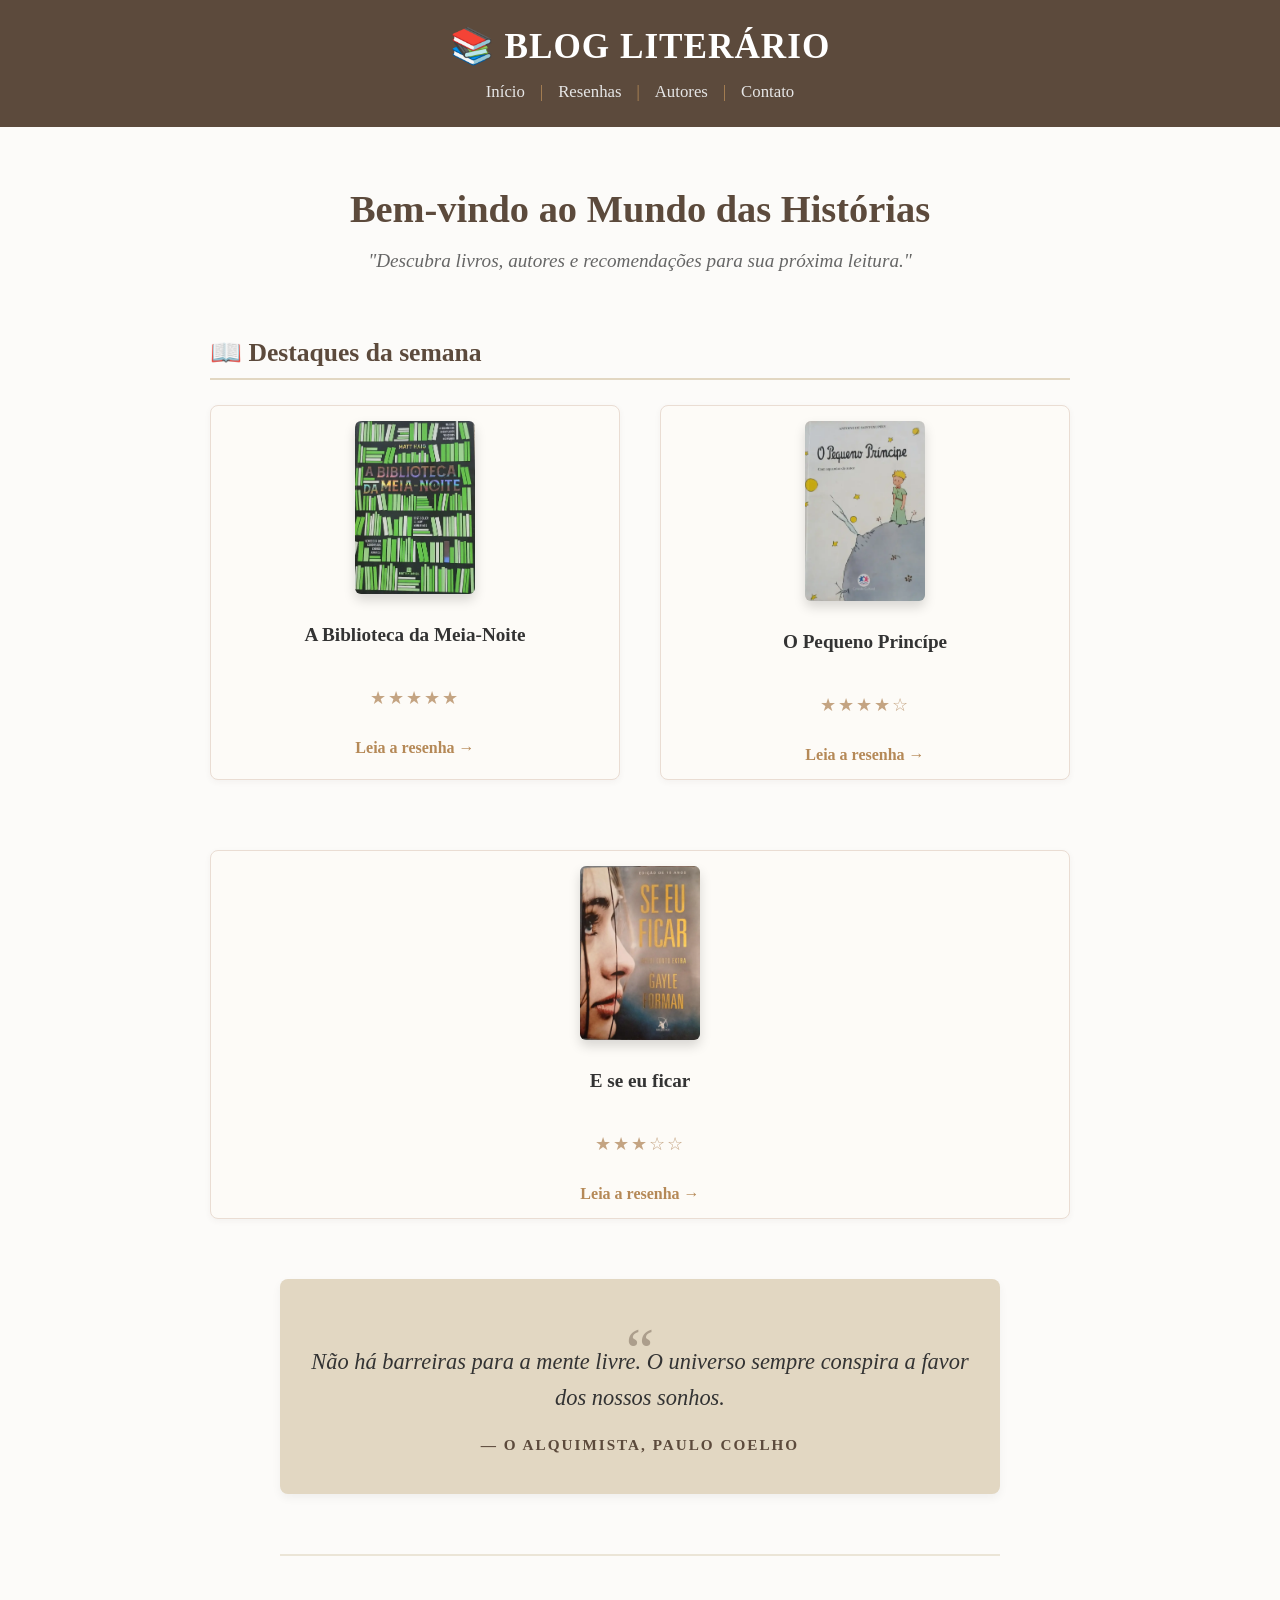
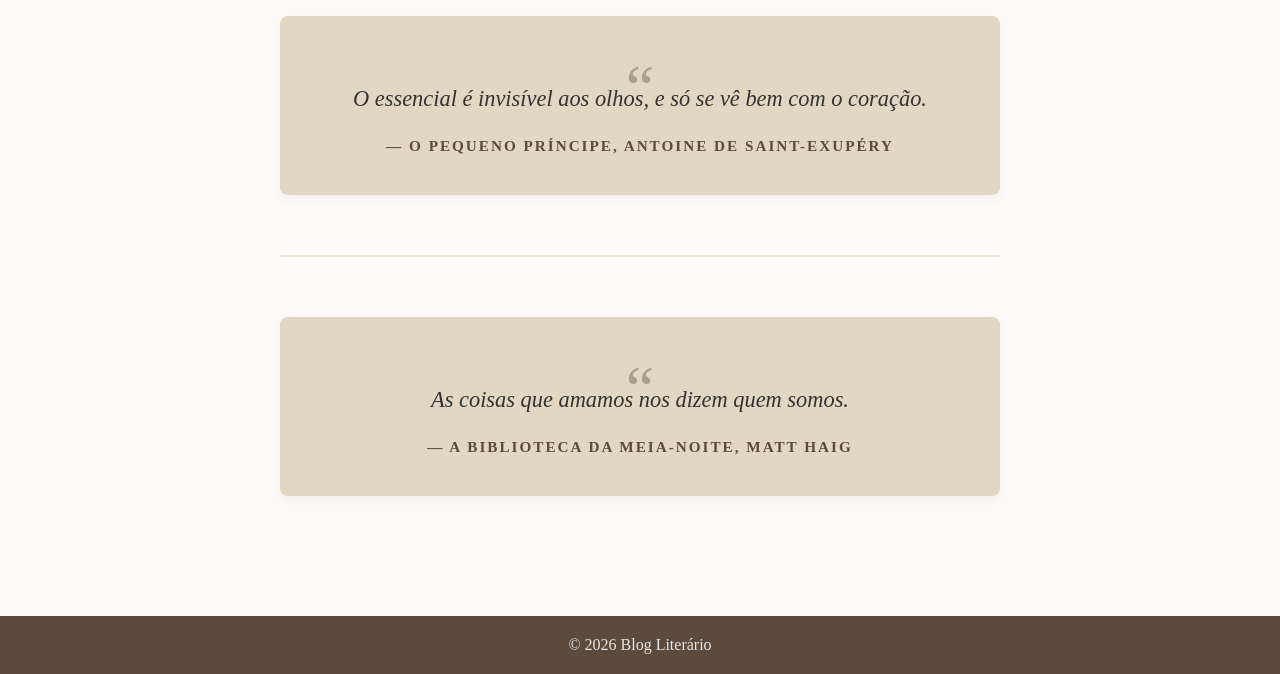
==== index.html @ 936f9063 "aplicativo de tarefas" ====
<!DOCTYPE html>
<html lang="pt-BR">
<head>
    <meta charset="UTF-8">
    <meta name="viewport" content="width=device-width, initial-scale=1.0">
    <title>Blog Literário</title>
    <link rel="stylesheet" href="style.css">
</head>
<body>

    <!--CABEÇALHO / MENU NO TOPO-->
    <header>
        <h1>📚 BLOG LITERÁRIO</h1>
        <nav>
            <ul class="menu">
                <li><a href="index.html" class="nav-link">Início</a></li>
                <li><a href="resenhas.html" class="nav-link">Resenhas</a></li>
                <li><a href="autores.html" class="nav-link">Autores</a></li>
                <li><a href="contato.html" class="nav-link">Contato</a></li>
            </ul>
        </nav>
    </header>

    <!-- CONTEÚDO PRINCIPAL -->
    <main>
        <!-- SEÇÃO BOAS-VINDAS -->
        <section class="bem-vindo">
            <h2>Bem-vindo ao Mundo das Histórias</h2>
            <p>"Descubra livros, autores e recomendações para sua próxima leitura."</p>
        </section>

        <!-- SEÇÃO DESTAQUE DA SEMANA -->
        <section class="destaque">
        <h3>📖 Destaques da semana</h3>
        
        <div class="destaque-container">
            
            <div class="livro-card">
                <img src="capa a biblioteca.webp" alt="Capa 1" class="capa-livro" id="capaLivro1">
                <h4 id="tituloLivro1">A biblioteca da meia noite</h4>
                <div class="estrelas">★★★★★</div>
                <a href="resenhas.html#biblioteca" class="btn-resenha">Leia a resenha →</a>
            </div>

            <div class="livro-card">
                <img src="capa pequeno principe.webp" alt="Capa 2" class="capa-livro" id="capaLivro2">
                <h4 id="tituloLivro2">O Pequeno Príncipe</h4>
                <div class="estrelas">★★★★☆</div>
                <a href="resenhas.html#principe" class="btn-resenha">Leia a resenha →</a>
            </div>

            <div class="livro-linha-nova">
                <div class="livro-card">
                    <img src="capa e se eu ficar.webp"alt="Capa 3" class="capa-livro" id="capaLivro3">
                    <h4 id="tituloLivro3">E se eu ficar</h4>
                    <div class="estrelas">★★★☆☆</div>
                    <a href="resenhas.html#e se eu fica" class="btn-resenha">Leia a resenha →</a>
                </div>
               </div> </section> <section class="citacao-secao">
        <!-- SEÇÃO COM 3 CITAÇÕES LITERÁRIAS -->
    <!-- SEÇÃO COM CITAÇÕES SEPARADAS EM BLOCOS -->
    <section class="citacao-secao">
        
        <!-- citação 1 -->
        <div class="citacao-bloco">
            <span class="aspas">“</span>
            <p class="frase">Não há barreiras para a mente livre. O universo sempre conspira a favor dos nossos sonhos.</p>
            <span class="autor">— O Alquimista, Paulo Coelho</span>
        </div>

        <!-- LINHA SEPARADORA -->
        <hr class="linha-separadora">

        <!-- citação 2 -->
        <div class="citacao-bloco">
            <span class="aspas">“</span>
            <p class="frase">O essencial é invisível aos olhos, e só se vê bem com o coração.</p>
            <span class="autor">— O Pequeno Príncipe, Antoine de Saint-Exupéry</span>
        </div>

        <!-- LINHA SEPARADORA -->
        <hr class="linha-separadora">

        <!-- citação 3 -->
        <div class="citacao-bloco">
            <span class="aspas">“</span>
            <p class="frase">As coisas que amamos nos dizem quem somos.</p>
            <span class="autor">— A Biblioteca da Meia-Noite, Matt Haig</span>
        </div>

    </section>
    </section>
        </div> </section>
    </main>
    <!-- RODAPÉ -->
    <footer>
        <p>© 2026 Blog Literário</p>
    </footer>

    <script src="script.js"></script>
</body>
</html>
---- style.css ----
/* Adicione isso na linha 1 do seu CSS */
*, *::before, *::after {
    box-sizing: border-box;
    margin: 0;
    padding: 0;
}

/* Garante que nenhuma imagem ou mídia passe do tamanho da tela do celular */
img, video, iframe, canvas {
    max-width: 100% !important;
    height: auto !important;
}
body {
    font-family: 'Georgia', serif;
    background-color: #fcfbf9;
    color: #333;
    display: flex;
    flex-direction: column;
    min-height: 100vh;
    margin: 0;
}

/* MENU COLADO NO TOPO */
header {
    background-color: #5c4a3c; /* Cor marrom */
    width: 100%;
    padding: 25px 0;
    text-align: center;
}

header h1 {
    font-size: 2.2rem;
    color: #fff;
    margin-bottom: 15px;
    font-weight: bold;
    letter-spacing: 1px;
}

.menu {
    display: flex;
    justify-content: center;
    list-style: none;
    gap: 15px;
}

.menu li {
    display: flex;
    align-items: center;
}

/* Adiciona o separador "|" entre os links via CSS */
.menu li:not(:last-child)::after {
    content: "|";
    color: #b58957;
    margin-left: 15px;
}

.nav-link {
    color: #e6e6e6;
    text-decoration: none;
    font-size: 1.05rem;
}

.nav-link:hover {
    color: #fff;
    text-decoration: underline;
}

/* SEÇÃO BEM-VINDO */
.bem-vindo {
    max-width: 800px;
    margin: 0 auto;
    text-align: center;
    padding: 60px 20px 30px 20px; /* Joga o texto mais para baixo do menu */
}

.bem-vindo h2 {
    color: #5c4a3c;
    font-size: 2.4rem;
    margin-bottom: 15px;
}

.bem-vindo p {
    font-size: 1.2rem;
    font-style: italic;
    color: #666;
    line-height: 1.6;
}

/* SEÇÃO DESTAQUES DA SEMANA */
.destaque {
    max-width: 900px;
    margin: 30px auto 60px auto;
    padding: 0 20px;
}

.destaque h3 {
    color: #5c4a3c;
    font-size: 1.6rem;
    margin-bottom: 25px;
    border-bottom: 2px solid #e2d7c2;
    padding-bottom: 10px;
}

/* Alinha os livros lado a lado */
.destaque-container {
    display: flex;
    justify-content: center;
    gap: 40px;
    flex-wrap: wrap; /* Ajusta se a tela for de celular */
    max-width: 1000px;
    margin: 0 auto;
}

.livro-card {
    display: flex;
    flex-direction: column;
    align-items: center;
    text-align: center;
    width: 220px;
}
.livro-linha-nova{
    flex-basis: 100%;
    display: flex;
    justify-content: center;
    margin-top: 30px
}
/* Caixa simulando a imagem do livro */
.capa-livro {
    width: 150px;
    height: 220px;
    object-fit: cover;
    background-color: #5c4a3c;
    color: white;
    display: flex;
    align-items: center;
    justify-content: center;
    border-radius: 4px;
    box-shadow: 0 6px 12px rgba(0,0,0,0.15);
    margin-bottom: 15px;
}

.livro-card h4 {
    font-size: 1.2rem;
    color: #333;
    margin-bottom: 5px;
    min-height: 44px; /* Garante alinhamento mesmo com títulos grandes */
}
.estrelas {
    color: #b58957; /* Cor dourada das estrelas */
    font-size: 1.2rem;
    margin-bottom: 10px;
}

.btn-resenha {
    color: #b58957;
    text-decoration: none;
    font-weight: bold;
    font-size: 1rem;
}

.btn-resenha:hover {
    text-decoration: underline;
    color: #5c4a3c;
    font-weight: bold;
}

/* FOOTER / RODAPÉ */
footer {
    background-color: #5c4a3c;
    color: #e6e6e6;
    text-align: center;
    padding: 20px 0;
    margin-top: 60px; /* Força o footer a ir pro final da tela */
    max-width: 100%;
}
/* CONTAINER GERAL (SEM FUNDO, APENAS COLOCOU ESPAÇO) */
.citacao-secao {
    max-width: 100%;
    max-width: 800px;
    margin: 60px auto; /* Centraliza a seção na tela */
    padding: 0 20px;
}

/* CADA CITAÇÃO AGORA É UM BLOCO FECHADO */
.citacao-bloco {
    background-color: #e2d7c2; /* O fundo bege agora fica só dentro do bloco */
    padding: 40px 30px;
    border-radius: 8px;        /* Bordas arredondadas para parecer um card/bloco */
    box-shadow: 0 4px 10px rgba(0, 0, 0, 0.05); /* Sombra leve para destacar o bloco */
    text-align: center;
}
/*  A LINHA SEPARADORA ENTRE OS BLOCOS */
.linha-separadora {
    width: 100%;                /* Ocupa a largura total para separar bem os blocos */
    border: 0;
    border-top: 2px solid #e2d7c2; /* Linha com a cor combinando com o tema */
    margin: 60px 0;             /* Espaço grande de 50px acima e abaixo da linha */
    opacity: 0.6;
}

/* ESTILOS DE TEXTO E ASPAS DENTRO DO BLOCO */
.aspas {
    font-size: 4rem;
    font-family: 'Georgia', serif;
    color: #5c4a3c;
    line-height: 1;
    display: block;
    height: 25px;
    opacity: 0.4;
}

.frase {
    font-size: 1.4rem;
    font-style: italic;
    color: #333;
    line-height: 1.6;
    margin-bottom: 20px;
    font-weight: 500;
}

.autor {
    font-size: 0.95rem;
    text-transform: uppercase;
    letter-spacing: 2px;
    color: #5c4a3c;
    font-weight: bold;
}
/* Espaço entre blocos seguidos sem nenhuma linha */
.citacao-bloco + .citacao-bloco {
    margin-top: 60px;
    border-top: none; /* Garante que não exista linha tracejada */
    padding-top: 0;
}
/* ==========================================================================
   /* ==========================================================================
   CORREÇÃO DA PÁGINA DE RESENHAS (UM EMBAIXO DO OUTRO)
   ========================================================================== */

/* Garante que o fundo da página de resenhas seja limpo e claro */
.container-resenhas {
    max-width: 800px;
    margin: 40px auto;
    padding: 0 20px;
    background-color: #fcfbf9; /* Cor de fundo clara e confortável para leitura */
}

.titulo-pagina {
    font-family: 'Times New Roman', serif;
    color: #3d2419;
    border-bottom: 2px solid #e2d9d0;
    padding-bottom: 15px;
    margin-bottom: 40px;
    text-transform: uppercase;
    font-size: 1.6rem;
    letter-spacing: 1px;
    text-align: center;
}

.grade-resenhas {
    display: flex;
    flex-direction: column; /* Alinha um embaixo do outro */
    gap: 40px; /* Espaço entre cada resenha */
}

/* Layout horizontal para cada livro */
.card-livro {
    display: flex; 
    background-color: #ffffff;
    border: 1px solid #e2d9d0;
    border-radius: 6px;
    box-shadow: 0 4px 12px rgba(0, 0, 0, 0.05);
    overflow: hidden;
    align-items: center;
}

/* Capa do livro na esquerda */
.capa-livro {
    width: 180px;
    height: 260px;
    object-fit: cover;
    flex-shrink: 0; /* Impede a imagem de esmagar */
    background-color: #5c4a3c;
}

/* Conteúdo do texto na direita */
.conteudo-card {
    padding: 25px;
    text-align: left; /* Alinhamento de leitura natural */
}

.conteudo-card h3 {
    font-family: 'Times New Roman', serif;
    color: #3d2419;
    margin: 0 0 8px 0;
    font-size: 1.4rem;
    font-weight: bold;
}

.estrelas {
    color: #c4a482; 
    margin-bottom: 15px;
    font-size: 1.1rem;
    letter-spacing: 2px;
}

.resumo {
    font-family: sans-serif;
    font-size: 0.95rem;
    color: #444;
    line-height: 1.6;
    margin: 0;
}

/* Responsividade para celulares (se abrir no celular, eles voltam a ficar empilhados) */
@media (max-width: 600px) {
    .card-livro {
        flex-direction: column;
    }
    .capa-livro {
        width: 100%;
        height: 300px;
    }
}

html {
    scroll-behavior: smooth;
}

/* ==========================================================================
   ESTILOS PARA A PÁGINA DE AUTORES
   ========================================================================== */
.titulo-pagina{
    font-family: 'Times New Roman', Times, serif;
    color: #3d2419;
    border-bottom: 2px solid #e2d9d0;
    padding-bottom: 15px;
    margin-bottom: 30px;
    text-transform: uppercase;
    font-size: 1.6rem;
    letter-spacing: 1px;
    text-align: center;
}
.container-autores {
    max-width: 800px;
    margin: 50px auto;
    padding: 0 20px;
}
.sessao-autores{
    max-width: 1000px;
    margin: 50px auto;
    padding: 0 20px;
    font-family: 'Georgia', serif;
}

.lista-autores {
    display: flex;
    flex-direction: column;
    gap: 35px; /* Espaço elegante entre cada autor */
    margin-top: 20px;
}
.autor-bloco {
    background-color: #cbb49c; /* A cor marrom dos seus blocos */
    border-radius: 12px;       /* Isso vai arredondar e FECHAR os blocos */
    padding: 25px;
    display: flex;
    align-items: center;
    gap: 20px;
    box-shadow: 0 4px 10px rgba(0, 0, 0, 0.05); /* Sombra para destacar no fundo branco */
    max-width: 500px;
    width: 100%;
    margin: 0 auto;
    box-shadow: 0 4 10 rgba(0, 0, 0, 0,05);
}
.card-autor {
    display: flex;
    background-color: #d2b28d;
    border: 1px solid #5c4a3c;
    border-radius: 6px;
    padding: 25px;
    box-shadow: 0 4px 12px rgba(0, 0, 0, 0.05);
    align-items: flex-start; /* Alinha o conteúdo pelo topo */
}

/* Caso você queira colocar uma foto quadrada para o autor no futuro */
.foto-autor-placeholder {
    width: 70px;
    height: 70px;
    background-color: #e2d9d0;
    border-radius: 50%; /* Deixa a foto redondinha */
    display: flex;
    align-items: center;
    justify-content: center;
    font-size: 2rem;
    margin-right: 20px;
    flex-shrink: 0;
}

.conteudo-autor {
    text-align: left;
}

.conteudo-autor h3 {
    font-family: 'Times New Roman', serif;
    color: #5c4a3c;
    margin: 0 0 4px 0;
    font-size: 1.4rem;
    font-weight: bold;
}

.subtitulo-autor {
    font-family: sans-serif;
    font-size: 0.9rem;
    color: #5c4a3c; /* Tom de destaque usado no seu tema */
    font-weight: bold;
    display: block;
    margin-bottom: 12px;
}

.biografia {
    font-family: sans-serif;
    font-size: 0.95rem;
    color: #4d4742;
    line-height: 1.6;
    margin: 0;
    text-align: justify;
}

/* Ajuste rápido para telas menores/celulares */
@media (max-width: 600px) {
    .card-autor {
        flex-direction: column;
        align-items: center;
        text-align: center;
    }
    .foto-autor-placeholder {
        margin-right: 0;
        margin-bottom: 15px;
    }
    .conteudo-autor {
        text-align: center;
    }
    .biografia {
        text-align: center;
    }
}
/* Estilo para a foto real do autor */
.foto-autor {
    width: 80px;
    height: 80px;
    border-radius: 50%; /* Faz a foto ficar perfeitamente redonda */
    object-fit: cover; /* Garante que a foto não fique esticada ou esmagada */
    border: 2px solid #e2d9d0; /* Uma bordinha elegante combinando com o tema */
    margin-right: 20px;
    flex-shrink: 0; /* Impede que a imagem perca o tamanho original */
}
/* ==========================================================================
   ESTILOS PARA A PÁGINA DE CONTATO
   ========================================================================== */

.container-contato {
    width: 40%;
    max-width: 900px;
    margin: 50px 100px 80px 100px;
    margin-bottom: 80px; /* Garante o espaço antes do rodapé */
    padding: 0;
    box-sizing: border-box;
}

/* Estrutura Quem Sou Eu: Texto à esquerda, foto à direita */
.secao-sobre {
    display: inline-flex;
    align-items: center;
    gap: 150px;
    justify-content: space-between;
    flex-wrap: nowrap;
    max-width: 1200px;
    width: 200%;
}

.texto-sobre {
    flex: 1;
    max-width: 520px;
    text-align: left;
    font-family: sans-serif;
    font-size: 1rem;
    color: #444;
    line-height: 1.6;
}

.titulo-contato {
    font-family: 'Times New Roman', serif;
    color: #3d2419;
    margin-top: 0;
    margin-bottom: 20px;
    font-size: 1.6rem;
    text-transform: uppercase;
    text-align: left;
}

.titulo-contato.centralizado {
    text-align: left;
    margin-bottom: 25px;
    margin-bottom: 25px;
}

/* Foto redonda na direita */
.foto-sobre-container {
    flex-shrink: 0;
    margin-left: 50px;
}

.foto-perfil {
    width: 420px;
    height: 420px;
    border-radius: 50%; /* Deixa perfeitamente redonda */
    object-fit: cover;
    border: 4px solid #3d2419; /* Borda estilosa em marrom escuro */
    box-shadow: 0 6px 15px rgba(0,0,0,0.1);
}


/* Seção de Redes e E-mail */
.lista-contatos {
    display: flex;
    flex-direction: column;
    gap: 15px;
    max-width: 500px;
    margin-left: 0;
    margin-right: auto;
    padding-left: 0;
}

.item-contato {
    display: flex;
    align-items: center;
    background-color: #fcfbf9;
    padding: 15px 20px;
    border: 1px solid #e2d9d0;
    border-radius: 4px;
    font-family: sans-serif;
    font-size: 1rem;
    color: #3d2419;
    box-shadow: 0 2px 5px rgba(0, 0, 0, 0.02);
}

.icone-contato {
    font-size: 1.5rem;
    margin-right: 15px;
}

.item-contato a {
    color: #5c4a3c;
    text-decoration: none;
    font-weight: bold;
    margin-left: 5px;
}

.item-contato a:hover {
    text-decoration: underline;
}

/* ==========================================
   SECÇÃO: PRÓXIMAS LEITURAS (TBR)
   ========================================== */

.proximas-leituras {
    margin: 50px auto;
    max-width: 850px;
    padding: 0 20px;
    font-family: 'Georgia', serif; /* Mantém o estilo clássico e literário */
}

.tbr-titulo {
    color: #4a3b32; /* Castanho escuro idêntico ao teu cabeçalho */
    font-size: 1.4rem;
    letter-spacing: 1.5px;
    margin-bottom: 25px;
    border-bottom: 1px solid #eaddd3; /* Linha divisória suave */
    padding-bottom: 12px;
}

.livros-container {
    display: flex;
    gap: 20px;
    flex-wrap: wrap; /* Faz com que os cards passem para a linha de baixo em ecrãs pequenos */
}

.livro-card {
    background-color: #fdfbf7; /* Fundo creme suave igual ao do teu blog */
    border: 1px solid #eaddd3;
    border-radius: 8px;
    padding: 15px;
    display: flex;
    align-items: center;
    gap: 15px;
    flex: 1;
    min-width: 250px; /* Impede que os cards fiquem demasiado esmagados */
    box-shadow: 0 2px 6px rgba(74, 59, 50, 0.05); /* Sombra muito leve */
    transition: transform 0.2s ease;
}

/* Efeito ao passar o rato por cima do card */
.livro-card:hover {
    transform: translateY(-2px);
}

.capa-placeholder {
    width: 120px;
    height: 180px;
    background-color: #eaddd3; /* Tom pastel para simular a capa */
    border-radius: 4px;
    display: flex;
    align-items: center;
    justify-content: center;
    font-size: 0.75rem;
    color: #7a6b62;
    text-align: center;
    padding: 5px;
}
.livro-card img{
    width: 120px;
    height: 170px;
    object-fit: cover;
    flex-shrink: 0;
    border-radius: 6px;
}

.livro-info h3 {
    margin: 0 0 4px 0;
    font-size: 1.05rem;
    color: #4a3b32;
    font-weight: bold;
}

.livro-info p {
    margin: 0 0 12px 0;
    font-size: 0.88rem;
    color: #7a6b62;
}

.status {
    font-size: 0.7rem;
    background-color: #f0eae1;
    color: #7a6b62;
    padding: 4px 10px;
    border-radius: 12px;
    text-transform: uppercase;
    font-weight: bold;
    letter-spacing: 0.5px;
}

/* Destaque opcional para o livro que vais ler logo a seguir */
.status-atual {
    background-color: #eaddd3;
    color: #4a3b32;
}
/* --- TUDO DAQUI PARA BAIXO SÓ VALE PARA CELULAR --- */
@media screen and (max-width: 768px) {
    
    /* 1. Força o corpo do site a não ter barra de rolagem para os lados */
    html, body {
        width: 100% !important;
        overflow-x: hidden !important;
    }

    /* 2. Procure as classes principais do seu site (ex: .container, .main, .conteudo) 
       e force-as a ocupar a largura total da tela do celular */
    .container, .main, #content, .content, .site-wrapper {
        width: 100% !important;
        max-width: 100% !important;
        padding-left: 15px !important;  /* Margem para o texto não colar na tela */
        padding-right: 15px !important; /* Margem para o texto não colar na tela */
        float: none !important;         /* Desativa floats antigos que quebram o layout */
    }

    /* 3. Se você usa colunas lado a lado, isso vai forçá-las a ficar uma embaixo da outra */
    .row, .flex, .grid, .col, [class*="col-"] {
        display: block !important;
        width: 100% !important;
        margin-left: 0 !important;
        margin-right: 0 !important;
    }
    
    /* 4. Ajuste rápido para fontes que costumam ficar gigantes no celular */
    h1 { font-size: 1.8rem !important; }
    h2 { font-size: 1.5rem !important; }
    p  { font-size: 1rem !important; }
}
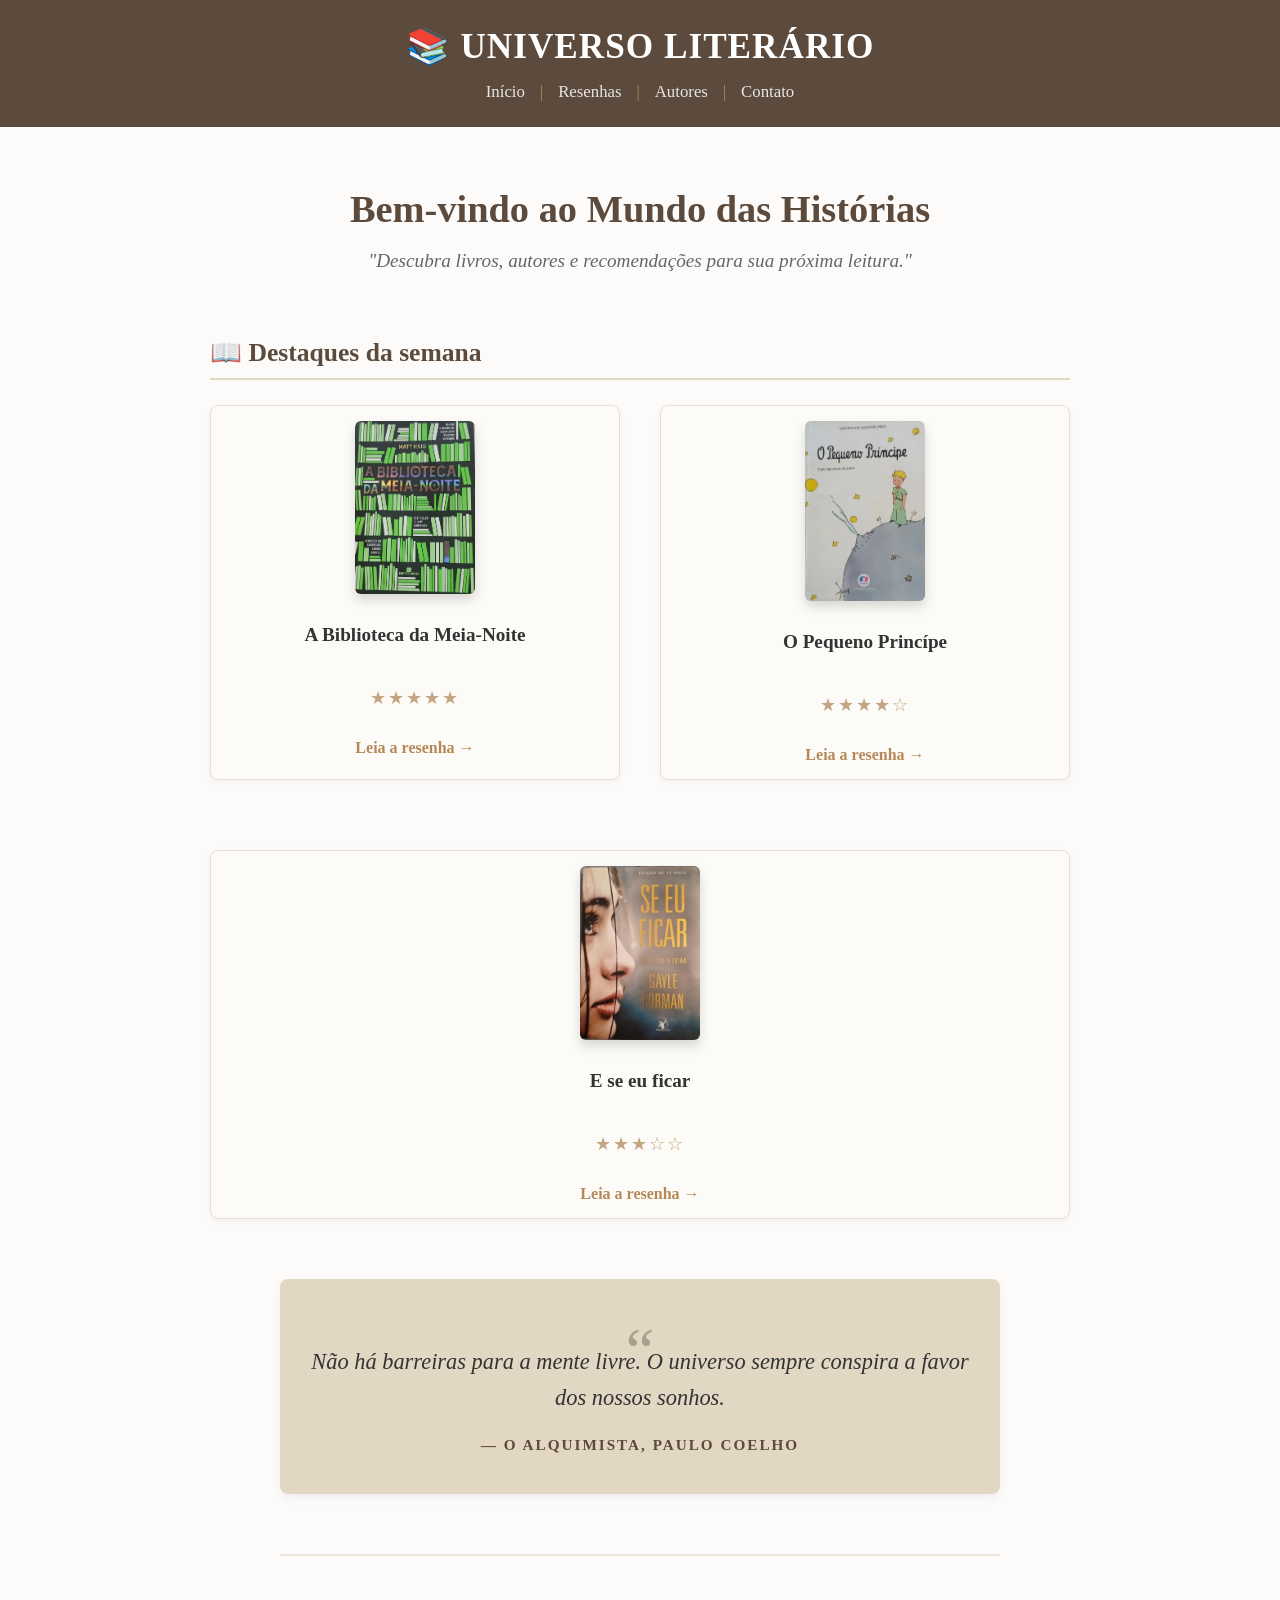
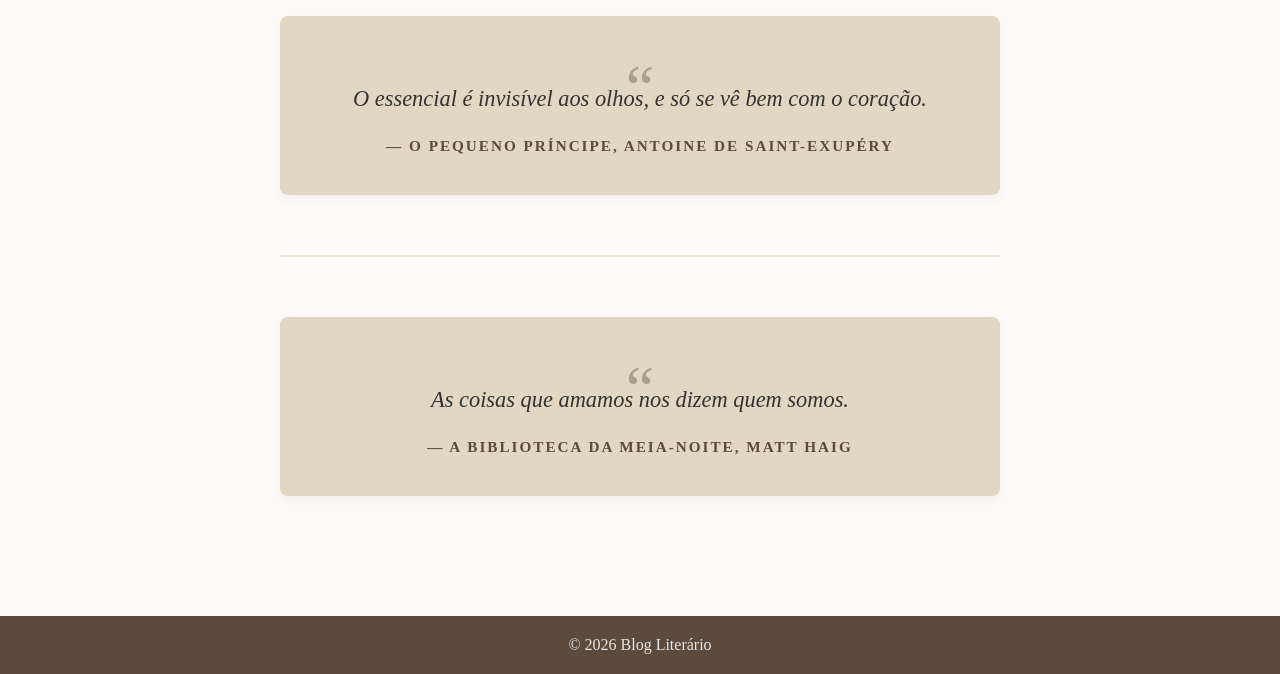
==== commit 31c410e8: "SIM" ====
--- a/index.html
+++ b/index.html
@@ -3,14 +3,14 @@
 <head>
     <meta charset="UTF-8">
     <meta name="viewport" content="width=device-width, initial-scale=1.0">
-    <title>Blog Literário</title>
+    <title> Universo Literário</title>
     <link rel="stylesheet" href="style.css">
 </head>
 <body>
 
     <!--CABEÇALHO / MENU NO TOPO-->
     <header>
-        <h1>📚 BLOG LITERÁRIO</h1>
+        <h1>📚 UNIVERSO LITERÁRIO</h1>
         <nav>
             <ul class="menu">
                 <li><a href="index.html" class="nav-link">Início</a></li>
--- a/style.css
+++ b/style.css
@@ -519,7 +519,6 @@
     box-shadow: 0 6px 15px rgba(0,0,0,0.1);
 }
 
-
 /* Seção de Redes e E-mail */
 .lista-contatos {
     display: flex;
@@ -655,35 +654,51 @@
     background-color: #eaddd3;
     color: #4a3b32;
 }
-/* --- TUDO DAQUI PARA BAIXO SÓ VALE PARA CELULAR --- */
+/* ==========================================================================
+   CÓDIGO EXCLUSIVO PARA CELULARES (Telas menores que 768px)
+   ========================================================================== */
 @media screen and (max-width: 768px) {
-    
-    /* 1. Força o corpo do site a não ter barra de rolagem para os lados */
-    html, body {
-        width: 100% !important;
-        overflow-x: hidden !important;
-    }
-
-    /* 2. Procure as classes principais do seu site (ex: .container, .main, .conteudo) 
-       e force-as a ocupar a largura total da tela do celular */
-    .container, .main, #content, .content, .site-wrapper {
+
+    /* 1. Força o container principal a usar a tela toda */
+    .container-contato {
         width: 100% !important;
         max-width: 100% !important;
-        padding-left: 15px !important;  /* Margem para o texto não colar na tela */
-        padding-right: 15px !important; /* Margem para o texto não colar na tela */
-        float: none !important;         /* Desativa floats antigos que quebram o layout */
-    }
-
-    /* 3. Se você usa colunas lado a lado, isso vai forçá-las a ficar uma embaixo da outra */
-    .row, .flex, .grid, .col, [class*="col-"] {
+        margin: 0 auto !important;
+        padding: 20px !important;
+        box-sizing: border-box !important;
+    }
+
+    /* 2. Muda a seção para coluna para empilhar o texto e a foto */
+    .secao-sobre {
+        display: flex !important;
+        flex-direction: column !important; /* Empilha verticalmente */
+        flex-wrap: wrap !important;
+        gap: 30px !important;              /* Espaçamento ideal entre texto e foto */
+        width: 100% !important;
+    }
+
+    /* 3. ALVO PRINCIPAL: Força a caixinha do texto a se abrir totalmente */
+    .texto-sobre {
+        width: 100% !important;
+        max-width: 100% !important;
         display: block !important;
+    }
+
+    /* 4. Garante que os parágrafos se comportem normalmente */
+    .texto-sobre p, 
+    .texto-sobre h2 {
         width: 100% !important;
-        margin-left: 0 !important;
-        margin-right: 0 !important;
-    }
-    
-    /* 4. Ajuste rápido para fontes que costumam ficar gigantes no celular */
-    h1 { font-size: 1.8rem !important; }
-    h2 { font-size: 1.5rem !important; }
-    p  { font-size: 1rem !important; }
+        white-space: normal !important;
+        word-break: normal !important;
+        overflow-wrap: break-word !important;
+    }
+
+    /* 5. Ajusta o tamanho da foto no celular para não quebrar a tela */
+    .foto-sobre-container, 
+    .foto-sobre-container img {
+        max-width: 280px !important;
+        width: 100% !important;
+        height: auto !important;
+        margin: 0 auto !important;
+    }
 }
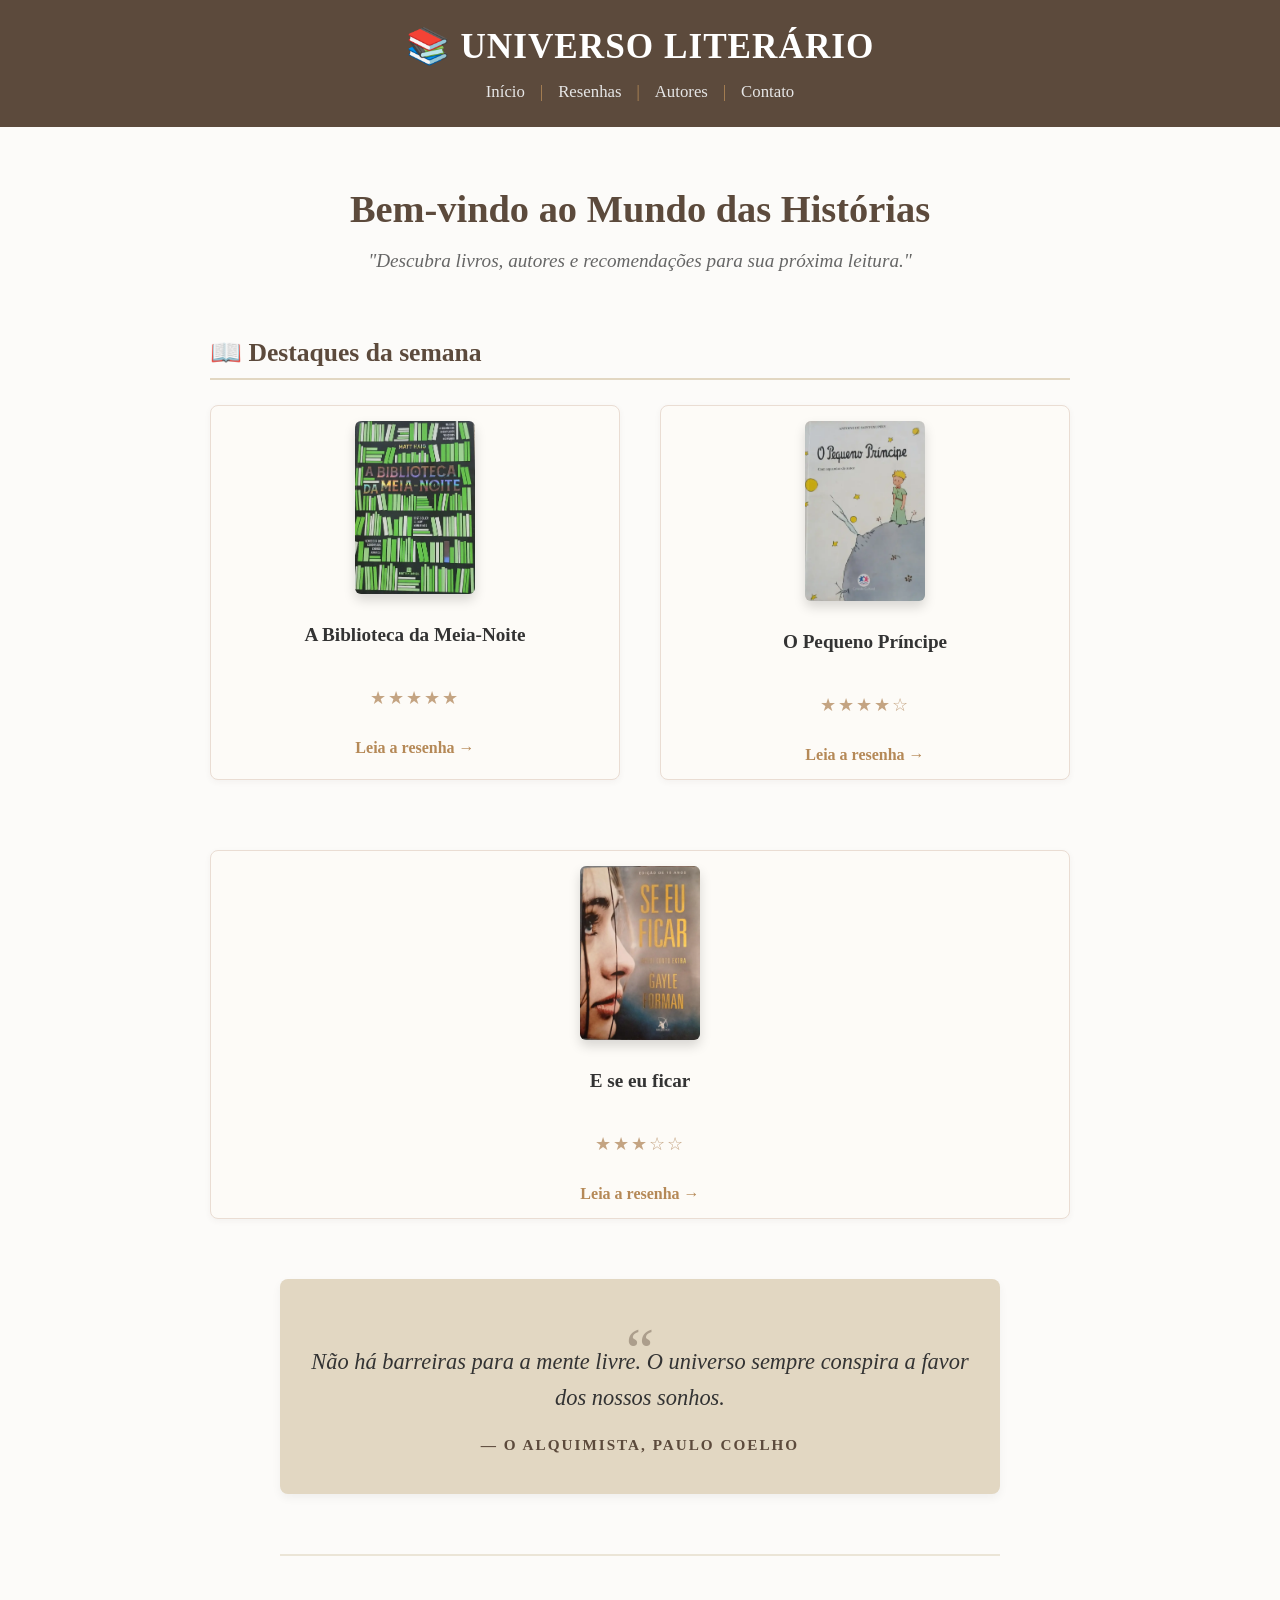
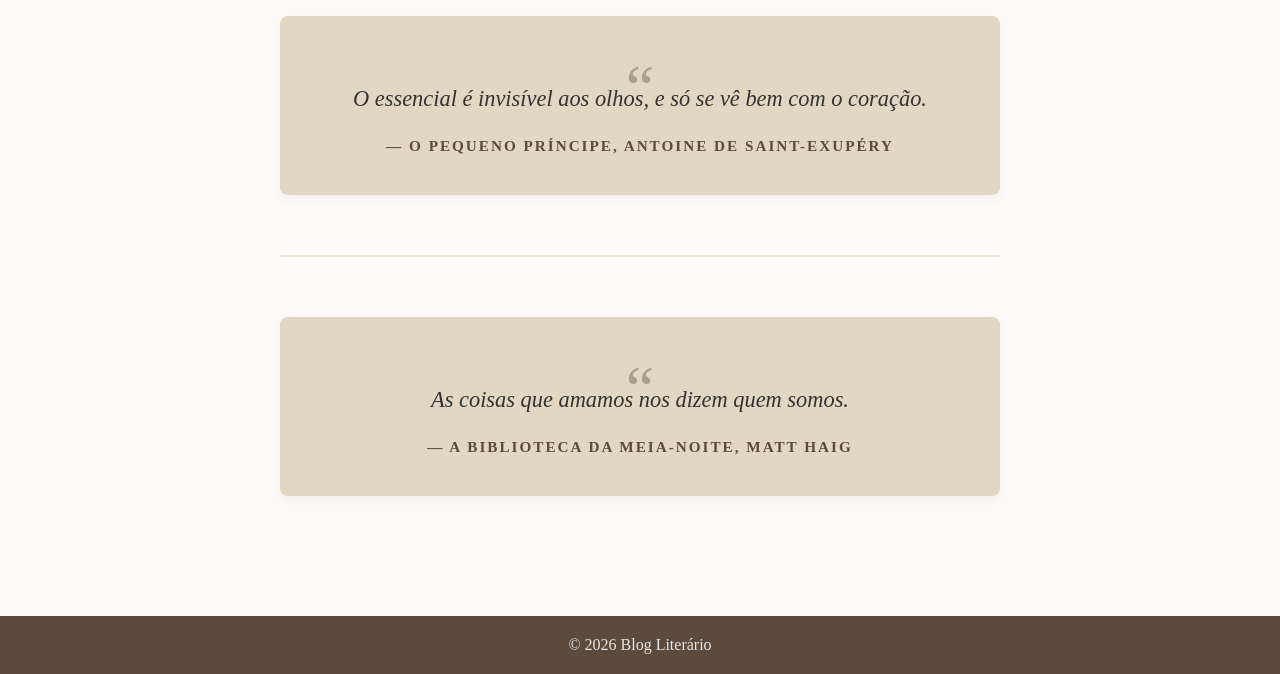
==== commit 8db70dc4: "pasta imagens" ====
--- a/index.html
+++ b/index.html
@@ -36,14 +36,14 @@
         <div class="destaque-container">
             
             <div class="livro-card">
-                <img src="capa a biblioteca.webp" alt="Capa 1" class="capa-livro" id="capaLivro1">
+                <img src="imagens/capa a biblioteca.webp" alt="Capa 1" class="capa-livro" id="capaLivro1">
                 <h4 id="tituloLivro1">A biblioteca da meia noite</h4>
                 <div class="estrelas">★★★★★</div>
                 <a href="resenhas.html#biblioteca" class="btn-resenha">Leia a resenha →</a>
             </div>
 
             <div class="livro-card">
-                <img src="capa pequeno principe.webp" alt="Capa 2" class="capa-livro" id="capaLivro2">
+                <img src="imagens/capa pequeno principe.webp" alt="Capa 2" class="capa-livro" id="capaLivro2">
                 <h4 id="tituloLivro2">O Pequeno Príncipe</h4>
                 <div class="estrelas">★★★★☆</div>
                 <a href="resenhas.html#principe" class="btn-resenha">Leia a resenha →</a>
@@ -51,7 +51,7 @@
 
             <div class="livro-linha-nova">
                 <div class="livro-card">
-                    <img src="capa e se eu ficar.webp"alt="Capa 3" class="capa-livro" id="capaLivro3">
+                    <img src="imagens/capa e se eu ficar.webp"alt="Capa 3" class="capa-livro" id="capaLivro3">
                     <h4 id="tituloLivro3">E se eu ficar</h4>
                     <div class="estrelas">★★★☆☆</div>
                     <a href="resenhas.html#e se eu fica" class="btn-resenha">Leia a resenha →</a>
--- a/style.css
+++ b/style.css
@@ -1,11 +1,11 @@
-/* Adicione isso na linha 1 do seu CSS */
+
 *, *::before, *::after {
     box-sizing: border-box;
     margin: 0;
     padding: 0;
 }
 
-/* Garante que nenhuma imagem ou mídia passe do tamanho da tela do celular */
+/* Para que a imagem não passe do tamanho da tela do celular */
 img, video, iframe, canvas {
     max-width: 100% !important;
     height: auto !important;
@@ -182,7 +182,7 @@
     padding: 0 20px;
 }
 
-/* CADA CITAÇÃO AGORA É UM BLOCO FECHADO */
+/* CADA CITAÇÃO EM UM BLOCO FECHADO */
 .citacao-bloco {
     background-color: #e2d7c2; /* O fundo bege agora fica só dentro do bloco */
     padding: 40px 30px;
@@ -229,20 +229,16 @@
 /* Espaço entre blocos seguidos sem nenhuma linha */
 .citacao-bloco + .citacao-bloco {
     margin-top: 60px;
-    border-top: none; /* Garante que não exista linha tracejada */
+    border-top: none; /* sem linha tracejada */
     padding-top: 0;
 }
-/* ==========================================================================
-   /* ==========================================================================
-   CORREÇÃO DA PÁGINA DE RESENHAS (UM EMBAIXO DO OUTRO)
-   ========================================================================== */
-
-/* Garante que o fundo da página de resenhas seja limpo e claro */
+
+/*  definindo o fundo da página */
 .container-resenhas {
     max-width: 800px;
     margin: 40px auto;
     padding: 0 20px;
-    background-color: #fcfbf9; /* Cor de fundo clara e confortável para leitura */
+    background-color: #fcfbf9; 
 }
 
 .titulo-pagina {
@@ -279,14 +275,14 @@
     width: 180px;
     height: 260px;
     object-fit: cover;
-    flex-shrink: 0; /* Impede a imagem de esmagar */
+    flex-shrink: 0; 
     background-color: #5c4a3c;
 }
 
 /* Conteúdo do texto na direita */
 .conteudo-card {
     padding: 25px;
-    text-align: left; /* Alinhamento de leitura natural */
+    text-align: left; 
 }
 
 .conteudo-card h3 {
@@ -312,7 +308,7 @@
     margin: 0;
 }
 
-/* Responsividade para celulares (se abrir no celular, eles voltam a ficar empilhados) */
+/* Responsividade para celulares (se abrir no celular, volta a ficar empilhados) */
 @media (max-width: 600px) {
     .card-livro {
         flex-direction: column;
@@ -327,9 +323,7 @@
     scroll-behavior: smooth;
 }
 
-/* ==========================================================================
-   ESTILOS PARA A PÁGINA DE AUTORES
-   ========================================================================== */
+/* ESTILOS PARA A PÁGINA DE AUTORES */
 .titulo-pagina{
     font-family: 'Times New Roman', Times, serif;
     color: #3d2419;
@@ -356,17 +350,17 @@
 .lista-autores {
     display: flex;
     flex-direction: column;
-    gap: 35px; /* Espaço elegante entre cada autor */
+    gap: 35px; 
     margin-top: 20px;
 }
 .autor-bloco {
-    background-color: #cbb49c; /* A cor marrom dos seus blocos */
-    border-radius: 12px;       /* Isso vai arredondar e FECHAR os blocos */
+    background-color: #cbb49c; 
+    border-radius: 12px;       
     padding: 25px;
     display: flex;
     align-items: center;
     gap: 20px;
-    box-shadow: 0 4px 10px rgba(0, 0, 0, 0.05); /* Sombra para destacar no fundo branco */
+    box-shadow: 0 4px 10px rgba(0, 0, 0, 0.05); 
     max-width: 500px;
     width: 100%;
     margin: 0 auto;
@@ -379,15 +373,15 @@
     border-radius: 6px;
     padding: 25px;
     box-shadow: 0 4px 12px rgba(0, 0, 0, 0.05);
-    align-items: flex-start; /* Alinha o conteúdo pelo topo */
-}
-
-/* Caso você queira colocar uma foto quadrada para o autor no futuro */
+    align-items: flex-start; 
+}
+
+/*foto do cliente do blog*/
 .foto-autor-placeholder {
     width: 70px;
     height: 70px;
     background-color: #e2d9d0;
-    border-radius: 50%; /* Deixa a foto redondinha */
+    border-radius: 50%; /* Deixa a foto redonda*/
     display: flex;
     align-items: center;
     justify-content: center;
@@ -411,7 +405,7 @@
 .subtitulo-autor {
     font-family: sans-serif;
     font-size: 0.9rem;
-    color: #5c4a3c; /* Tom de destaque usado no seu tema */
+    color: #5c4a3c; 
     font-weight: bold;
     display: block;
     margin-bottom: 12px;
@@ -426,7 +420,7 @@
     text-align: justify;
 }
 
-/* Ajuste rápido para telas menores/celulares */
+/* Ajuste para telas menores/celulares */
 @media (max-width: 600px) {
     .card-autor {
         flex-direction: column;
@@ -448,21 +442,19 @@
 .foto-autor {
     width: 80px;
     height: 80px;
-    border-radius: 50%; /* Faz a foto ficar perfeitamente redonda */
-    object-fit: cover; /* Garante que a foto não fique esticada ou esmagada */
-    border: 2px solid #e2d9d0; /* Uma bordinha elegante combinando com o tema */
+    border-radius: 50%; 
+    object-fit: cover; 
+    border: 2px solid #e2d9d0; 
     margin-right: 20px;
     flex-shrink: 0; /* Impede que a imagem perca o tamanho original */
 }
-/* ==========================================================================
-   ESTILOS PARA A PÁGINA DE CONTATO
-   ========================================================================== */
+/*ESTILOS PARA A PÁGINA DE CONTATO*/
 
 .container-contato {
     width: 40%;
     max-width: 900px;
     margin: 50px 100px 80px 100px;
-    margin-bottom: 80px; /* Garante o espaço antes do rodapé */
+    margin-bottom: 80px; /*espaço antes do rodapé */
     padding: 0;
     box-sizing: border-box;
 }
@@ -513,9 +505,9 @@
 .foto-perfil {
     width: 420px;
     height: 420px;
-    border-radius: 50%; /* Deixa perfeitamente redonda */
+    border-radius: 50%; 
     object-fit: cover;
-    border: 4px solid #3d2419; /* Borda estilosa em marrom escuro */
+    border: 4px solid #3d2419; 
     box-shadow: 0 6px 15px rgba(0,0,0,0.1);
 }
 
@@ -559,34 +551,32 @@
     text-decoration: underline;
 }
 
-/* ==========================================
-   SECÇÃO: PRÓXIMAS LEITURAS (TBR)
-   ========================================== */
+/*SECÇÃO: PRÓXIMAS LEITURAS (TBR)*/
 
 .proximas-leituras {
     margin: 50px auto;
     max-width: 850px;
     padding: 0 20px;
-    font-family: 'Georgia', serif; /* Mantém o estilo clássico e literário */
+    font-family: 'Georgia', serif; /* Mantém o estilo*/
 }
 
 .tbr-titulo {
-    color: #4a3b32; /* Castanho escuro idêntico ao teu cabeçalho */
+    color: #4a3b32; 
     font-size: 1.4rem;
     letter-spacing: 1.5px;
     margin-bottom: 25px;
-    border-bottom: 1px solid #eaddd3; /* Linha divisória suave */
+    border-bottom: 1px solid #eaddd3; 
     padding-bottom: 12px;
 }
 
 .livros-container {
     display: flex;
     gap: 20px;
-    flex-wrap: wrap; /* Faz com que os cards passem para a linha de baixo em ecrãs pequenos */
+    flex-wrap: wrap; 
 }
 
 .livro-card {
-    background-color: #fdfbf7; /* Fundo creme suave igual ao do teu blog */
+    background-color: #fdfbf7; 
     border: 1px solid #eaddd3;
     border-radius: 8px;
     padding: 15px;
@@ -595,7 +585,7 @@
     gap: 15px;
     flex: 1;
     min-width: 250px; /* Impede que os cards fiquem demasiado esmagados */
-    box-shadow: 0 2px 6px rgba(74, 59, 50, 0.05); /* Sombra muito leve */
+    box-shadow: 0 2px 6px rgba(74, 59, 50, 0.05);
     transition: transform 0.2s ease;
 }
 
@@ -649,17 +639,14 @@
     letter-spacing: 0.5px;
 }
 
-/* Destaque opcional para o livro que vais ler logo a seguir */
 .status-atual {
     background-color: #eaddd3;
     color: #4a3b32;
 }
-/* ==========================================================================
-   CÓDIGO EXCLUSIVO PARA CELULARES (Telas menores que 768px)
-   ========================================================================== */
+/*CÓDIGO EXCLUSIVO PARA CELULARES (Telas menores que 768px)*/
 @media screen and (max-width: 768px) {
 
-    /* 1. Força o container principal a usar a tela toda */
+    /*Força o container principal a usar a tela toda */
     .container-contato {
         width: 100% !important;
         max-width: 100% !important;
@@ -668,23 +655,23 @@
         box-sizing: border-box !important;
     }
 
-    /* 2. Muda a seção para coluna para empilhar o texto e a foto */
+    /*Muda a seção para coluna para empilhar o texto e a foto */
     .secao-sobre {
         display: flex !important;
-        flex-direction: column !important; /* Empilha verticalmente */
+        flex-direction: column !important; 
         flex-wrap: wrap !important;
-        gap: 30px !important;              /* Espaçamento ideal entre texto e foto */
+        gap: 20px !important;              
         width: 100% !important;
     }
 
-    /* 3. ALVO PRINCIPAL: Força a caixinha do texto a se abrir totalmente */
+    /*Força a caixinha do texto a se abrir totalmente */
     .texto-sobre {
         width: 100% !important;
         max-width: 100% !important;
         display: block !important;
     }
 
-    /* 4. Garante que os parágrafos se comportem normalmente */
+    /*Garante que os parágrafos se comportem normalmente */
     .texto-sobre p, 
     .texto-sobre h2 {
         width: 100% !important;
@@ -693,12 +680,71 @@
         overflow-wrap: break-word !important;
     }
 
-    /* 5. Ajusta o tamanho da foto no celular para não quebrar a tela */
-    .foto-sobre-container, 
+    .foto-sobre-container {
+        margin-top: 35px !important; 
+        margin-bottom: 20px !important;
+    }
+    
     .foto-sobre-container img {
-        max-width: 280px !important;
+        max-width: 260px !important;
         width: 100% !important;
         height: auto !important;
         margin: 0 auto !important;
-    }
+        display: block !important;
+    }
+
+    /*Arrumando os blocos de Instagram e E-mail */
+    .lista-contatos {
+        width: 100% !important;
+        max-width: 100% !important;
+        padding: 0 !important;
+        display: flex !important;
+        flex-direction: column !important;
+        gap: 15px !important;
+    }
+
+    .item-contato {
+        display: flex !important;
+        flex-direction: row !important; /* Mantém o ícone ao lado do texto */
+        align-items: center !important;
+        justify-content: flex-start !important; 
+        gap: 15px !important; 
+        width: 100% !important;
+        padding: 12px 15px !important;
+        box-sizing: border-box !important;
+    }
+
+    .item-contato img {
+        width: 30px !important;
+        height: 30px !important;
+        margin: 0 !important; 
+    }
+
+    .item-contato div, 
+    .item-contato p, 
+    .item-contato span {
+        text-align: left !important; 
+        margin: 0 !important;
+    }
+}
+/*ESTILO VISUAL DO BOTÃO VOLTAR AO TOPO (PROVOCA O EFEITO INTERATIVO)*/
+#btnVoltarTopo {
+    position: fixed !important;
+    bottom: 30px !important;
+    right: 30px !important;
+    background-color: #5c4a3c !important; /* Cor marrom idêntica ao seu site */
+    color: white !important;
+    border: none !important;
+    padding: 15px 18px !important;
+    border-radius: 50% !important; /* Deixa o botão perfeitamente redondo */
+    cursor: pointer !important;
+    font-size: 18px !important;
+    box-shadow: 0 4px 10px rgba(0, 0, 0, 0.3) !important; /* Dá uma sombra bonita */
+    z-index: 9999 !important; /* Garante que fique na frente de tudo */
+    transition: background 0.3s, transform 0.2s !important;
+}
+
+#btnVoltarTopo:hover {
+    background-color: #573424 !important; /* Muda sutilmente de cor ao passar o mouse */
+    transform: scale(1.1) !important; /* Dá um leve pulinho ao passar o mouse */
 }
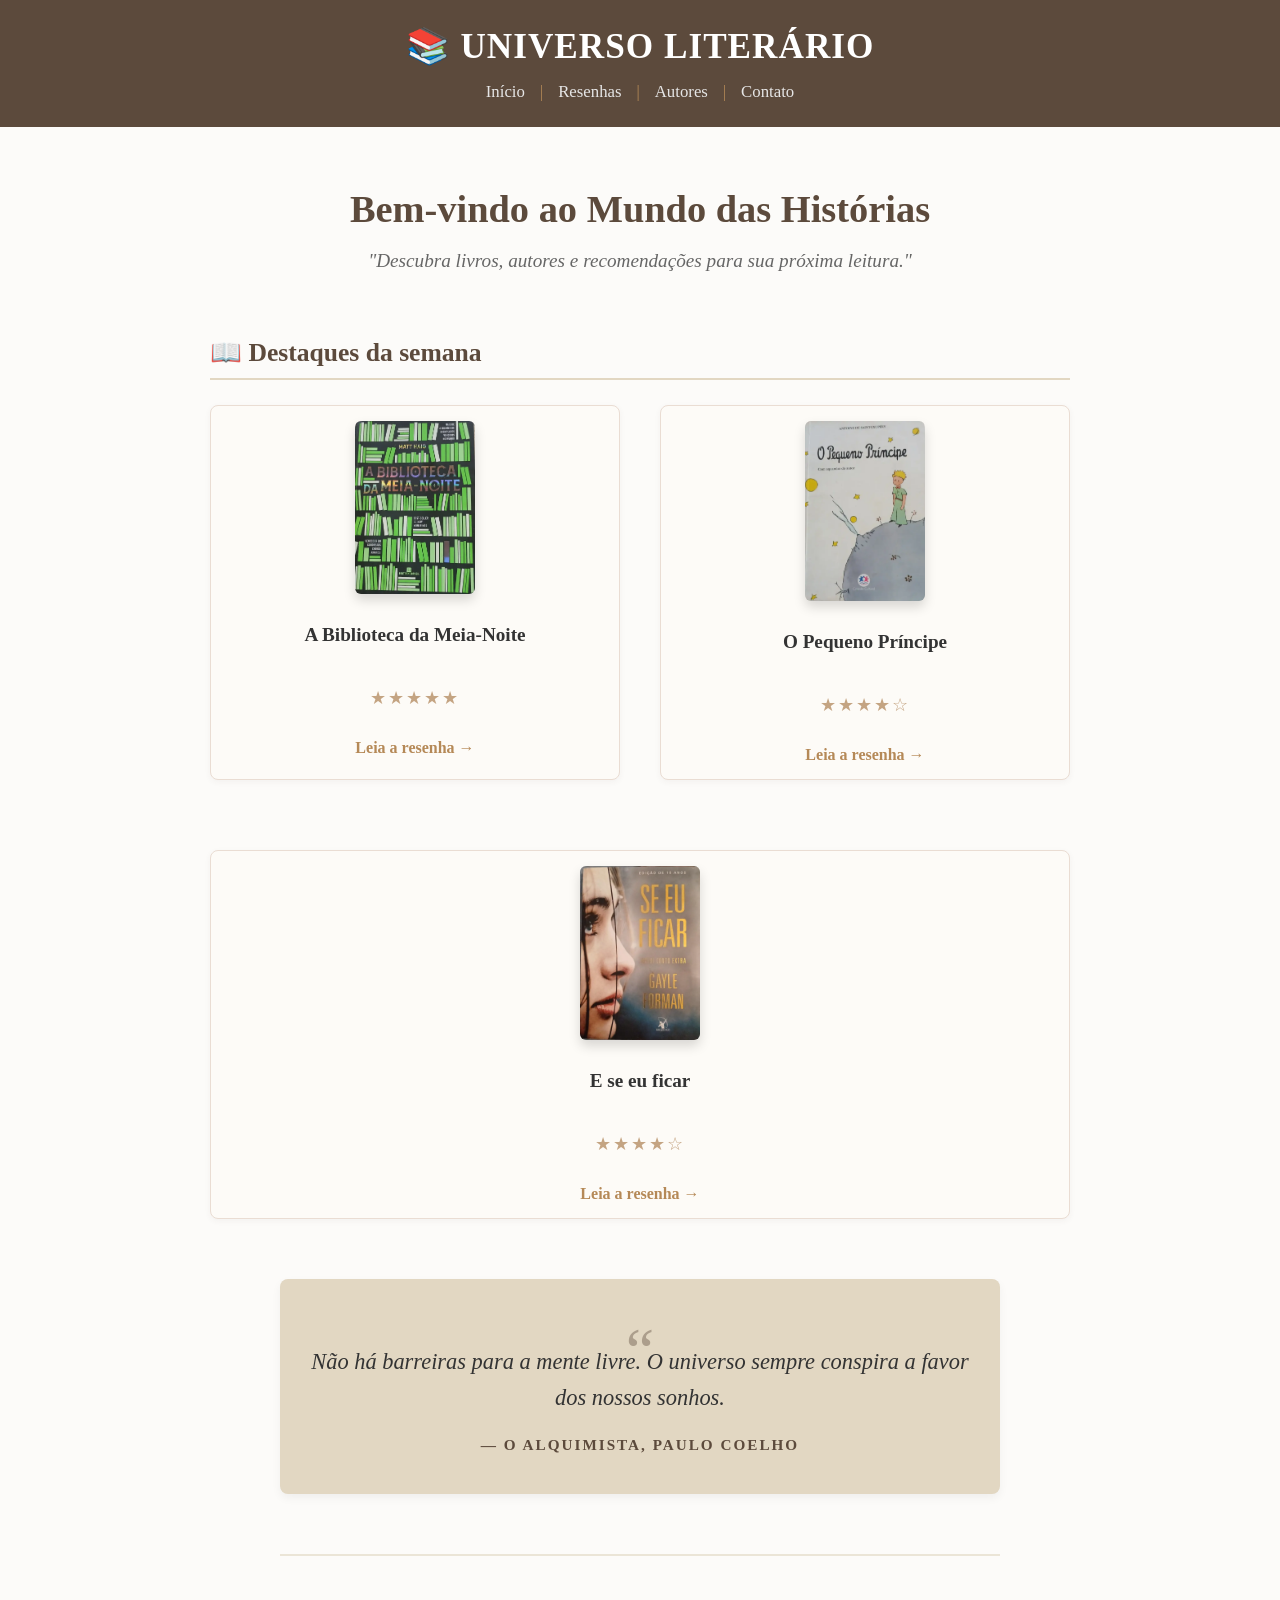
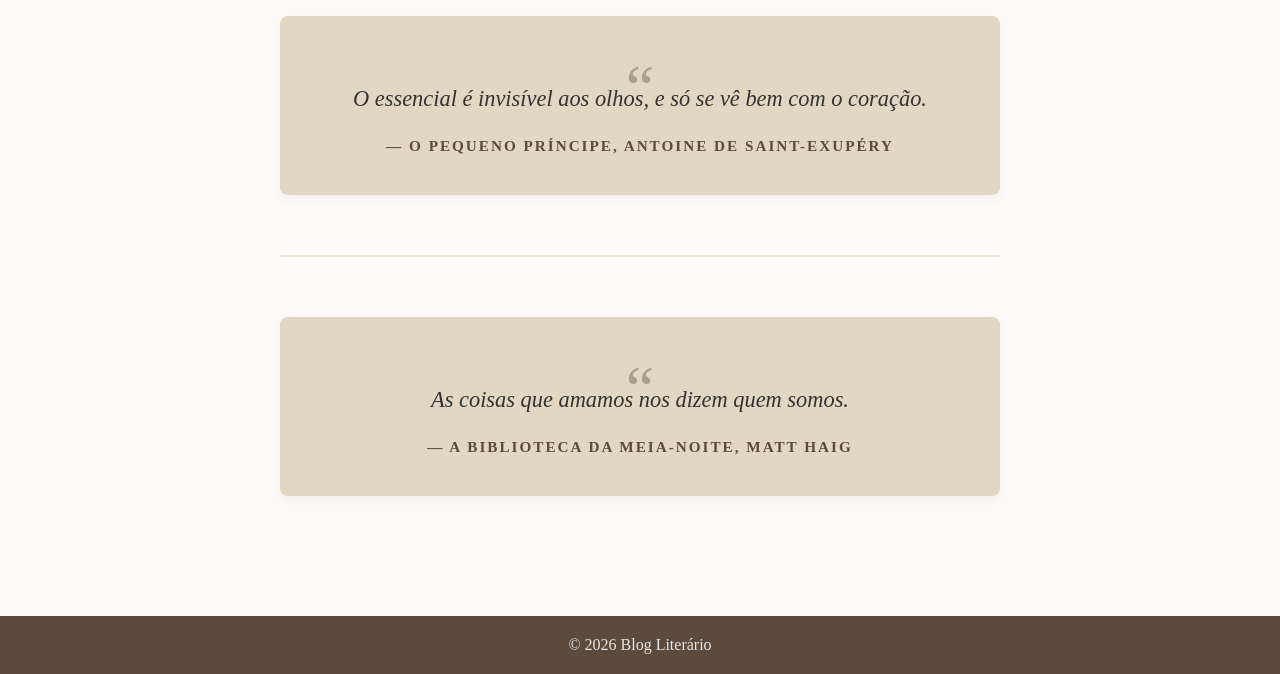
==== commit d9171e23: "arrumando imagens e links" ====
--- a/index.html
+++ b/index.html
@@ -53,7 +53,7 @@
                 <div class="livro-card">
                     <img src="imagens/capa e se eu ficar.webp"alt="Capa 3" class="capa-livro" id="capaLivro3">
                     <h4 id="tituloLivro3">E se eu ficar</h4>
-                    <div class="estrelas">★★★☆☆</div>
+                    <div class="estrelas">★★★★☆</div>
                     <a href="resenhas.html#e se eu fica" class="btn-resenha">Leia a resenha →</a>
                 </div>
                </div> </section> <section class="citacao-secao">
